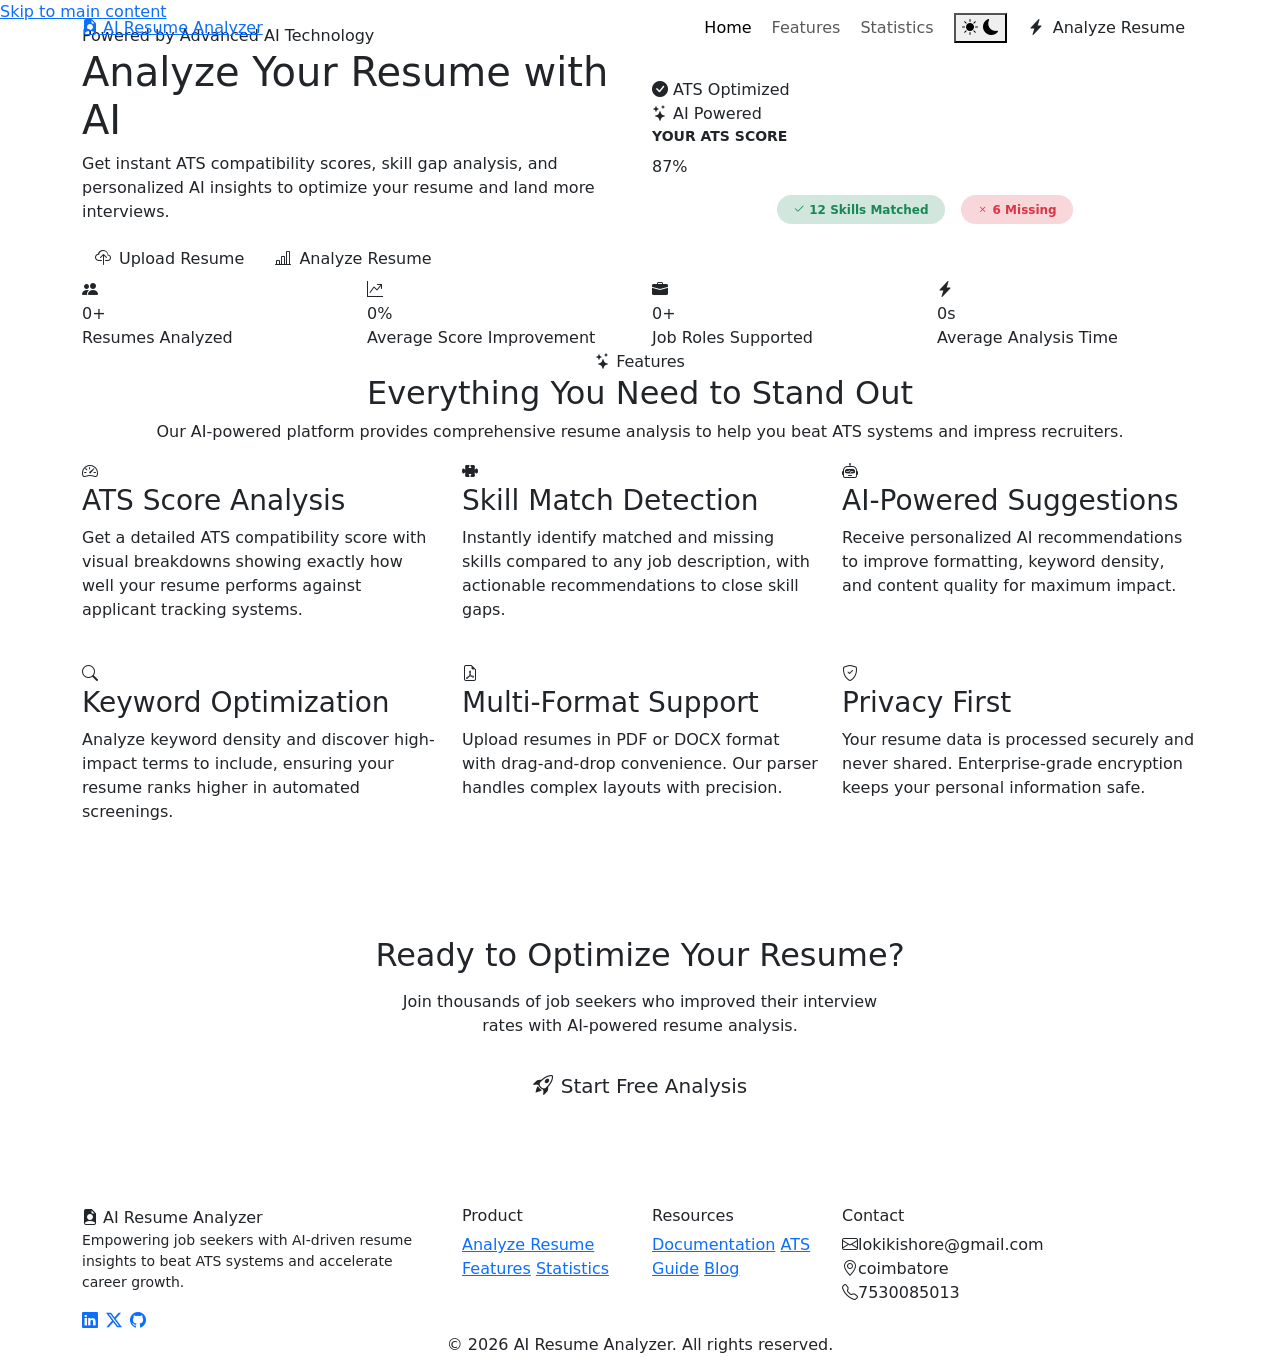
==== src/main/resources/templates/index.html @ 6ba73330 "Designing the Thymeleaf-based front end (index.html, analyze.html) with Bootstrap 5" ====
<!DOCTYPE html>
<html lang="en" xmlns:th="http://www.thymeleaf.org" data-theme="light">
<head>
  <meta charset="UTF-8">
  <meta name="viewport" content="width=device-width, initial-scale=1.0">
  <meta name="description" content="AI Resume Analyzer — Get your ATS score, skill match insights, and AI-powered resume suggestions.">
  <title>AI Resume Analyzer — Analyze Your Resume with AI</title>
  <link rel="preconnect" href="https://fonts.googleapis.com">
  <link rel="preconnect" href="https://fonts.gstatic.com" crossorigin>
  <link href="https://fonts.googleapis.com/css2?family=Inter:wght@400;500;600;700;800&display=swap" rel="stylesheet">
  <link href="https://cdn.jsdelivr.net/npm/bootstrap@5.3.3/dist/css/bootstrap.min.css" rel="stylesheet">
  <link href="https://cdn.jsdelivr.net/npm/bootstrap-icons@1.11.3/font/bootstrap-icons.min.css" rel="stylesheet">
  <link rel="stylesheet" th:href="@{/css/style.css}" href="/css/style.css">
</head>
<body>

  <a href="#mainContent" class="skip-link">Skip to main content</a>

  <nav class="navbar navbar-expand-lg navbar-premium fixed-top" aria-label="Main navigation">
    <div class="container">
      <a class="navbar-brand-premium" th:href="@{/}" href="/">
        <span class="brand-icon" aria-hidden="true"><i class="bi bi-file-earmark-person-fill"></i></span>
        <span>AI Resume Analyzer</span>
      </a>
      <button class="navbar-toggler border-0" type="button" data-bs-toggle="collapse" data-bs-target="#navbarMain" aria-controls="navbarMain" aria-expanded="false" aria-label="Toggle navigation">
        <i class="bi bi-list fs-4"></i>
      </button>
      <div class="collapse navbar-collapse" id="navbarMain">
        <ul class="navbar-nav ms-auto align-items-lg-center gap-lg-1">
          <li class="nav-item"><a class="nav-link nav-link-premium active" th:href="@{/}" href="/" aria-current="page">Home</a></li>
          <li class="nav-item"><a class="nav-link nav-link-premium" href="#features">Features</a></li>
          <li class="nav-item"><a class="nav-link nav-link-premium" href="#stats">Statistics</a></li>
          <li class="nav-item ms-lg-2">
            <button type="button" class="theme-toggle" id="themeToggle" aria-label="Toggle dark mode">
              <i class="bi bi-sun-fill icon-sun" aria-hidden="true"></i>
              <i class="bi bi-moon-fill icon-moon" aria-hidden="true"></i>
            </button>
          </li>
          <li class="nav-item ms-lg-1">
            <a class="btn btn-nav-cta" th:href="@{/analyze}" href="/analyze">
              <i class="bi bi-lightning-charge-fill me-1" aria-hidden="true"></i> Analyze Resume
            </a>
          </li>
        </ul>
      </div>
    </div>
  </nav>

  <main id="mainContent">
    <section class="hero-section">
      <div class="container">
        <div class="row align-items-center">
          <div class="col-lg-6">
            <div class="hero-badge">
              <span class="pulse-dot" aria-hidden="true"></span>
              Powered by Advanced AI Technology
            </div>
            <h1 class="hero-title">Analyze Your Resume with <span class="text-gradient">AI</span></h1>
            <p class="hero-subtitle">
              Get instant ATS compatibility scores, skill gap analysis, and personalized AI insights
              to optimize your resume and land more interviews.
            </p>
            <div class="hero-actions">
              <a th:href="@{/analyze}" href="/analyze" class="btn btn-gradient"><i class="bi bi-cloud-upload me-2" aria-hidden="true"></i>Upload Resume</a>
              <a th:href="@{/analyze}" href="/analyze" class="btn btn-outline-premium"><i class="bi bi-bar-chart-line me-2" aria-hidden="true"></i>Analyze Resume</a>
            </div>
          </div>
          <div class="col-lg-6">
            <div class="hero-visual">
              <div class="hero-mockup">
                <div class="floating-badge top-right"><i class="bi bi-check-circle-fill" aria-hidden="true"></i> ATS Optimized</div>
                <div class="floating-badge bottom-left"><i class="bi bi-stars" aria-hidden="true"></i> AI Powered</div>
                <div class="mockup-score">
                  <div class="text-secondary-custom small fw-semibold text-uppercase mb-2">Your ATS Score</div>
                  <div class="mockup-score-value">87%</div>
                  <div class="mockup-bar"><div class="mockup-bar-fill"></div></div>
                  <div class="d-flex justify-content-center gap-3 mt-3 flex-wrap">
                    <span class="badge rounded-pill bg-success-subtle text-success px-3 py-2"><i class="bi bi-check2 me-1" aria-hidden="true"></i>12 Skills Matched</span>
                    <span class="badge rounded-pill bg-danger-subtle text-danger px-3 py-2"><i class="bi bi-x me-1" aria-hidden="true"></i>6 Missing</span>
                  </div>
                </div>
              </div>
            </div>
          </div>
        </div>
      </div>
    </section>

    <section class="stats-section" id="stats" aria-label="Platform statistics">
      <div class="container">
        <div class="row g-4">
          <div class="col-sm-6 col-lg-3 fade-in-section">
            <div class="stat-card"><div class="stat-icon"><i class="bi bi-people-fill" aria-hidden="true"></i></div><div class="stat-value"><span data-counter="15000">0</span>+</div><div class="stat-label">Resumes Analyzed</div></div>
          </div>
          <div class="col-sm-6 col-lg-3 fade-in-section stagger-1">
            <div class="stat-card"><div class="stat-icon"><i class="bi bi-graph-up-arrow" aria-hidden="true"></i></div><div class="stat-value"><span data-counter="92">0</span>%</div><div class="stat-label">Average Score Improvement</div></div>
          </div>
          <div class="col-sm-6 col-lg-3 fade-in-section stagger-2">
            <div class="stat-card"><div class="stat-icon"><i class="bi bi-briefcase-fill" aria-hidden="true"></i></div><div class="stat-value"><span data-counter="500">0</span>+</div><div class="stat-label">Job Roles Supported</div></div>
          </div>
          <div class="col-sm-6 col-lg-3 fade-in-section stagger-3">
            <div class="stat-card"><div class="stat-icon"><i class="bi bi-lightning-charge-fill" aria-hidden="true"></i></div><div class="stat-value"><span data-counter="30">0</span>s</div><div class="stat-label">Average Analysis Time</div></div>
          </div>
        </div>
      </div>
    </section>

    <section class="features-section" id="features" aria-label="Product features">
      <div class="container">
        <div class="text-center mb-2">
          <span class="section-label"><i class="bi bi-stars" aria-hidden="true"></i> Features</span>
          <h2 class="section-title">Everything You Need to <span class="text-gradient">Stand Out</span></h2>
          <p class="section-subtitle">Our AI-powered platform provides comprehensive resume analysis to help you beat ATS systems and impress recruiters.</p>
        </div>
        <div class="row g-4">
          <div class="col-md-6 col-lg-4 fade-in-section"><div class="feature-card"><div class="feature-icon"><i class="bi bi-speedometer2" aria-hidden="true"></i></div><h3 class="feature-title">ATS Score Analysis</h3><p class="feature-desc">Get a detailed ATS compatibility score with visual breakdowns showing exactly how well your resume performs against applicant tracking systems.</p></div></div>
          <div class="col-md-6 col-lg-4 fade-in-section stagger-1"><div class="feature-card"><div class="feature-icon"><i class="bi bi-puzzle-fill" aria-hidden="true"></i></div><h3 class="feature-title">Skill Match Detection</h3><p class="feature-desc">Instantly identify matched and missing skills compared to any job description, with actionable recommendations to close skill gaps.</p></div></div>
          <div class="col-md-6 col-lg-4 fade-in-section stagger-2"><div class="feature-card"><div class="feature-icon"><i class="bi bi-robot" aria-hidden="true"></i></div><h3 class="feature-title">AI-Powered Suggestions</h3><p class="feature-desc">Receive personalized AI recommendations to improve formatting, keyword density, and content quality for maximum impact.</p></div></div>
          <div class="col-md-6 col-lg-4 fade-in-section stagger-1"><div class="feature-card"><div class="feature-icon"><i class="bi bi-search" aria-hidden="true"></i></div><h3 class="feature-title">Keyword Optimization</h3><p class="feature-desc">Analyze keyword density and discover high-impact terms to include, ensuring your resume ranks higher in automated screenings.</p></div></div>
          <div class="col-md-6 col-lg-4 fade-in-section stagger-2"><div class="feature-card"><div class="feature-icon"><i class="bi bi-file-earmark-pdf" aria-hidden="true"></i></div><h3 class="feature-title">Multi-Format Support</h3><p class="feature-desc">Upload resumes in PDF or DOCX format with drag-and-drop convenience. Our parser handles complex layouts with precision.</p></div></div>
          <div class="col-md-6 col-lg-4 fade-in-section stagger-3"><div class="feature-card"><div class="feature-icon"><i class="bi bi-shield-check" aria-hidden="true"></i></div><h3 class="feature-title">Privacy First</h3><p class="feature-desc">Your resume data is processed securely and never shared. Enterprise-grade encryption keeps your personal information safe.</p></div></div>
        </div>
      </div>
    </section>

    <section class="py-5">
      <div class="container">
        <div class="card-glass text-center p-5 fade-in-section">
          <h2 class="mb-3">Ready to Optimize Your Resume?</h2>
          <p class="text-secondary-custom mb-4 mx-auto" style="max-width:480px">Join thousands of job seekers who improved their interview rates with AI-powered resume analysis.</p>
          <a th:href="@{/analyze}" href="/analyze" class="btn btn-gradient btn-lg"><i class="bi bi-rocket-takeoff me-2" aria-hidden="true"></i>Start Free Analysis</a>
        </div>
      </div>
    </section>
  </main>

  <footer class="footer-premium">
    <div class="container">
      <div class="row g-4">
        <div class="col-lg-4">
          <div class="footer-brand"><i class="bi bi-file-earmark-person-fill" aria-hidden="true"></i> AI Resume Analyzer</div>
          <p class="small mb-3">Empowering job seekers with AI-driven resume insights to beat ATS systems and accelerate career growth.</p>
          <div class="footer-social d-flex gap-2">
            <a href="https://www.linkedin.com/in/kishorelogan" aria-label="LinkedIn"><i class="bi bi-linkedin"></i></a>
            <a href="#" aria-label="Twitter"><i class="bi bi-twitter-x"></i></a>
            <a href="https://github.com/kishoreL1979" aria-label="GitHub"><i class="bi bi-github"></i></a>
          </div>
        </div>
        <div class="col-6 col-lg-2">
          <h6 class="footer-heading">Product</h6>
          <div class="footer-links">
            <a th:href="@{/analyze}" href="/analyze">Analyze Resume</a>
            <a href="#features">Features</a>
            <a href="#stats">Statistics</a>
          </div>
        </div>
        <div class="col-6 col-lg-2">
          <h6 class="footer-heading">Resources</h6>
          <div class="footer-links">
            <a href="#">Documentation</a>
            <a href="#">ATS Guide</a>
            <a href="#">Blog</a>
          </div>
        </div>
        <div class="col-lg-4">
          <h6 class="footer-heading">Contact</h6>
          <div class="footer-contact-item"><i class="bi bi-envelope" aria-hidden="true"></i>lokikishore@gmail.com</div>
          <div class="footer-contact-item"><i class="bi bi-geo-alt" aria-hidden="true"></i>coimbatore</div>
          <div class="footer-contact-item"><i class="bi bi-telephone" aria-hidden="true"></i>7530085013</div>
        </div>
      </div>
      <div class="footer-bottom text-center">&copy; 2026 AI Resume Analyzer. All rights reserved.</div>
    </div>
  </footer>

  <script src="https://cdn.jsdelivr.net/npm/bootstrap@5.3.3/dist/js/bootstrap.bundle.min.js"></script>
  <script th:src="@{/js/script.js(v='2.0.2')}" src="/js/script.js?v=2.0.2"></script>
</body>
</html>
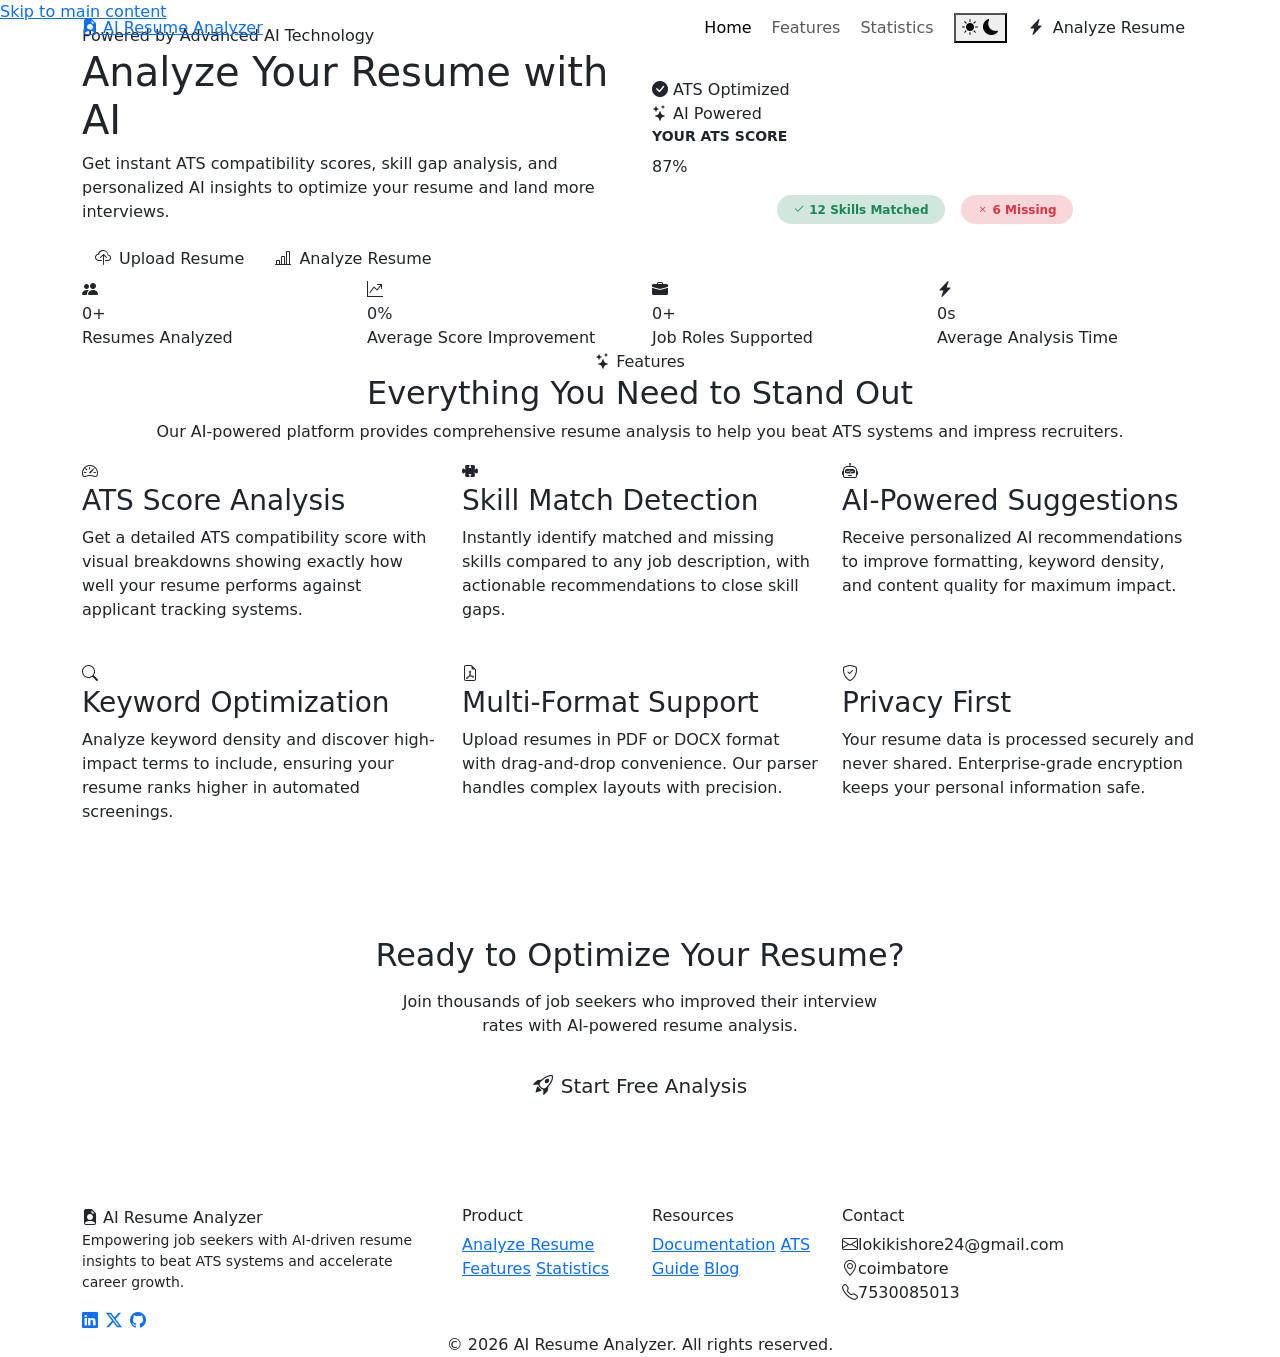
==== commit a458b67e: "Update footer" ====
--- a/src/main/resources/templates/index.html
+++ b/src/main/resources/templates/index.html
@@ -164,7 +164,7 @@
         </div>
         <div class="col-lg-4">
           <h6 class="footer-heading">Contact</h6>
-          <div class="footer-contact-item"><i class="bi bi-envelope" aria-hidden="true"></i>lokikishore@gmail.com</div>
+          <div class="footer-contact-item"><i class="bi bi-envelope" aria-hidden="true"></i>lokikishore24@gmail.com</div>
           <div class="footer-contact-item"><i class="bi bi-geo-alt" aria-hidden="true"></i>coimbatore</div>
           <div class="footer-contact-item"><i class="bi bi-telephone" aria-hidden="true"></i>7530085013</div>
         </div>
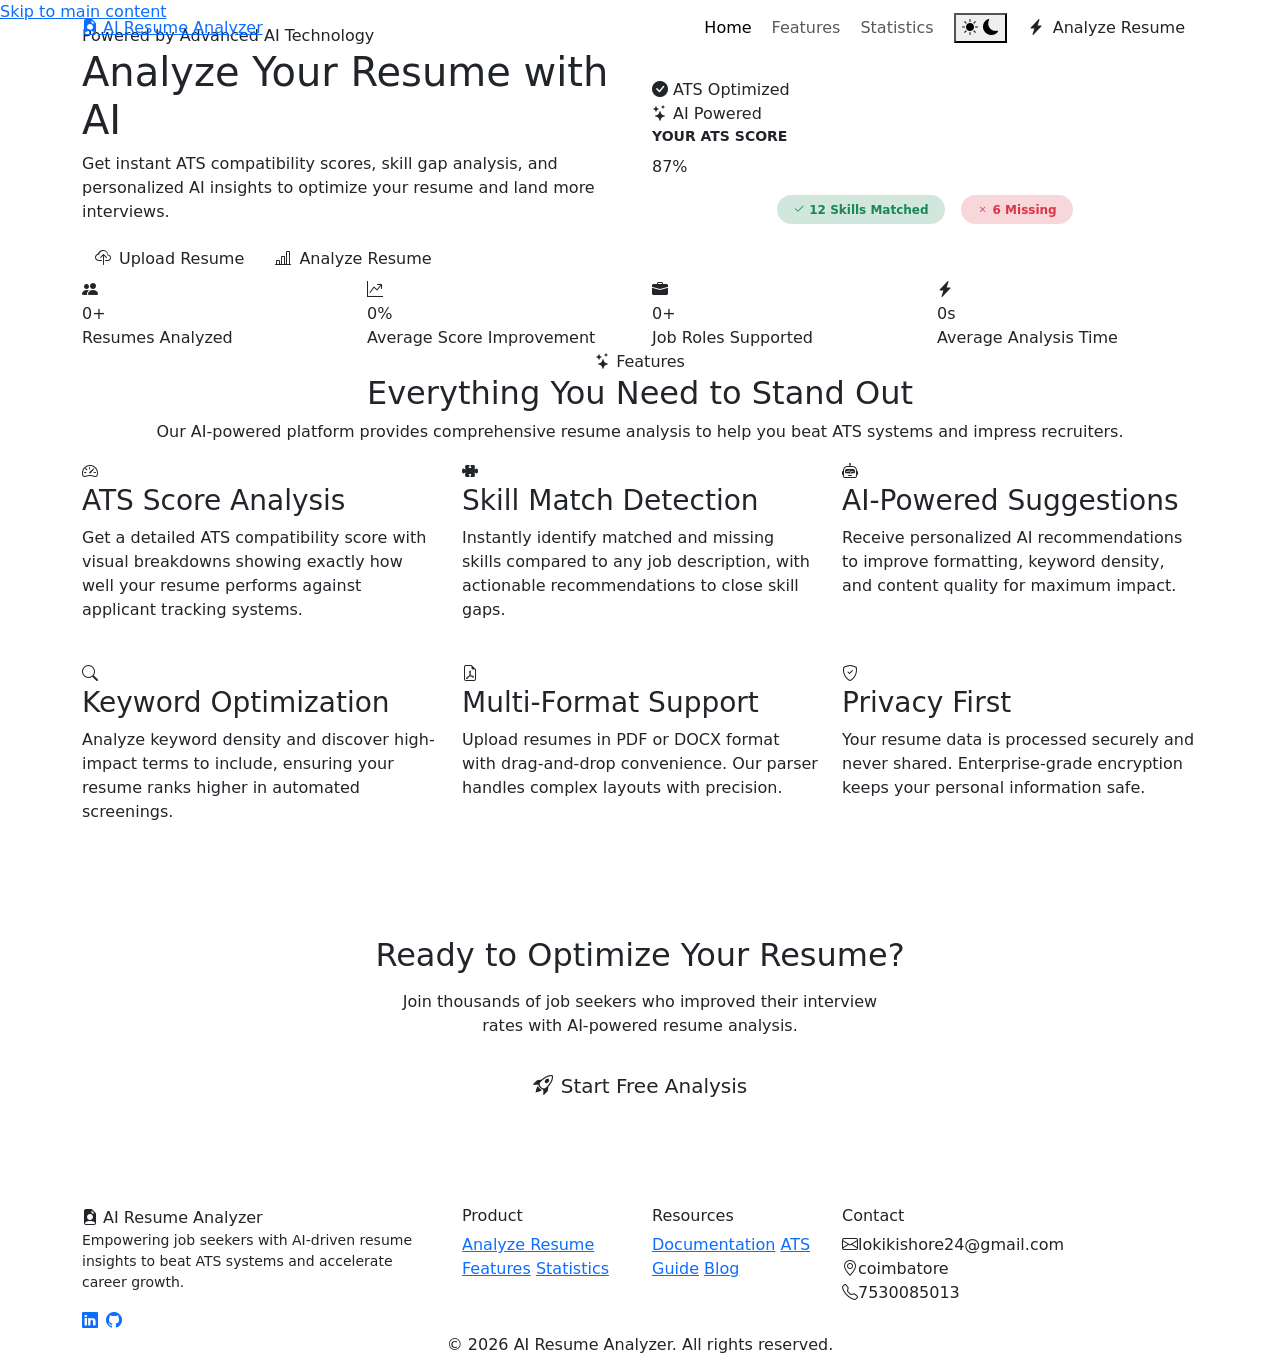
==== commit 4d114a51: "footer href corrections" ====
--- a/src/main/resources/templates/index.html
+++ b/src/main/resources/templates/index.html
@@ -142,7 +142,7 @@
           <p class="small mb-3">Empowering job seekers with AI-driven resume insights to beat ATS systems and accelerate career growth.</p>
           <div class="footer-social d-flex gap-2">
             <a href="https://www.linkedin.com/in/kishorelogan" aria-label="LinkedIn"><i class="bi bi-linkedin"></i></a>
-            <a href="#" aria-label="Twitter"><i class="bi bi-twitter-x"></i></a>
+            
             <a href="https://github.com/kishoreL1979" aria-label="GitHub"><i class="bi bi-github"></i></a>
           </div>
         </div>
